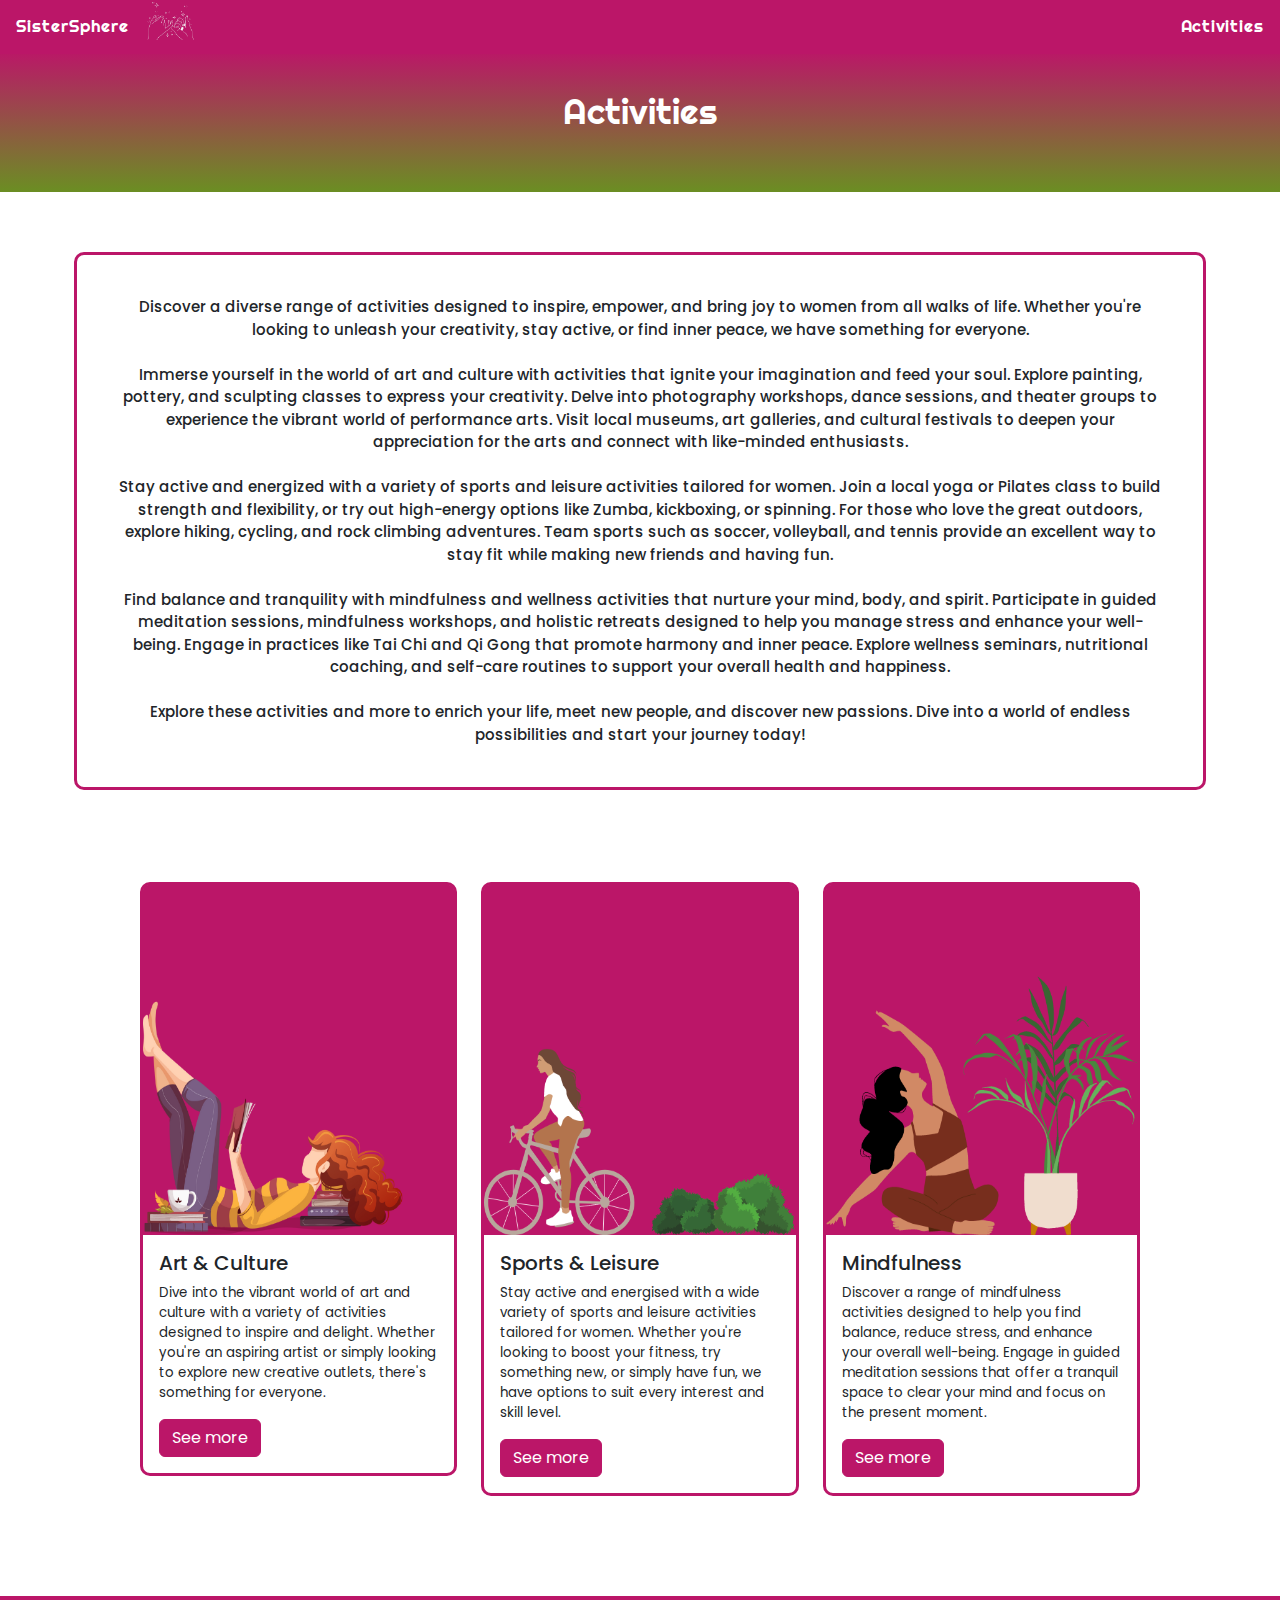
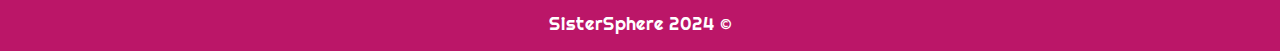
==== activitiespage.html @ e935a8a5 "Add files via upload" ====
<!DOCTYPE html>
<html>
    <head> 
        <meta name="viewport" content="width=device-width, initial-scale=1.0" />
      <title>Activities</title>
      <link href="https://cdn.jsdelivr.net/npm/bootstrap@5.3.3/dist/css/bootstrap.min.css" rel="stylesheet" integrity="sha384-QWTKZyjpPEjISv5WaRU9OFeRpok6YctnYmDr5pNlyT2bRjXh0JMhjY6hW+ALEwIH" crossorigin="anonymous">
      <link href='https://fonts.googleapis.com/css?family=Righteous' rel='stylesheet'>
      <link href="https://fonts.googleapis.com/css2?family=Poppins:ital,wght@0,100;0,200;0,300;0,400;0,500;0,600;0,700;0,800;0,900;1,100;1,200;1,300;1,400;1,500;1,600;1,700;1,800;1,900&display=swap" rel="stylesheet">
    </head>    
    <body>
        <div class="topnav" id="myTopnav">
            <a href="../Homepage/index.html" class="active">SisterSphere</a>
            <img class="logo" src="./logowhite.png" alt="SisterSphere logo" width="51" height="42">
            <a href="../Activities/activitiespage.html">Activities</a>
              <i class="fa fa-bars"></i>
            </a>
        </div>

        <h1>Activities</h1>

        <div class="container1">
            <div class="card w-100 mb-2">
                <div class="card-body">
                  <p class="card-text">Discover a diverse range of activities designed to inspire, empower, and bring joy to women from all walks of life. Whether you're looking to unleash your creativity, stay active, or find inner peace, we have something for everyone. <br>
    
                    <br>Immerse yourself in the world of art and culture with activities that ignite your imagination and feed your soul. Explore painting, pottery, and sculpting classes to express your creativity. Delve into photography workshops, dance sessions, and theater groups to experience the vibrant world of performance arts. Visit local museums, art galleries, and cultural festivals to deepen your appreciation for the arts and connect with like-minded enthusiasts.<br>
                    
                    <br>Stay active and energized with a variety of sports and leisure activities tailored for women. Join a local yoga or Pilates class to build strength and flexibility, or try out high-energy options like Zumba, kickboxing, or spinning. For those who love the great outdoors, explore hiking, cycling, and rock climbing adventures. Team sports such as soccer, volleyball, and tennis provide an excellent way to stay fit while making new friends and having fun.<br>
                    <br> Find balance and tranquility with mindfulness and wellness activities that nurture your mind, body, and spirit. Participate in guided meditation sessions, mindfulness workshops, and holistic retreats designed to help you manage stress and enhance your well-being. Engage in practices like Tai Chi and Qi Gong that promote harmony and inner peace. Explore wellness seminars, nutritional coaching, and self-care routines to support your overall health and happiness.<br>
                    
                    <br>Explore these activities and more to enrich your life, meet new people, and discover new passions. Dive into a world of endless possibilities and start your journey today!</p>
                </div>
              </div>
        </div>

        <div id="card-container" class="row row-cols-1 row-cols-md-3 g-4">
            <div class="col">
              <div class="card">
                <img src="./Art & Culture.png" class="card-img-top" width="50" height="350" alt="...">
                <div class="card-body">
                  <h5 class="card-title1">Art & Culture</h5>
                  <p class="card-text1">Dive into the vibrant world of art and culture with a variety of activities designed to inspire and delight. Whether you're an aspiring artist or simply looking to explore new creative outlets, there's something for everyone.</p>
                  <a href="../Mindfulness-Sport-Art/Arts&Culture.html" class="btn btn-primary">See more</a>
                </div>
              </div>
            </div>
            <div class="col">
              <div class="card">
                <img src="./Sports & Leisure.png" class="card-img-top" height="350" alt="...">
                <div class="card-body">
                  <h5 class="card-title1">Sports & Leisure</h5>
                  <p class="card-text1">Stay active and energised with a wide variety of sports and leisure activities tailored for women. Whether you're looking to boost your fitness, try something new, or simply have fun, we have options to suit every interest and skill level.</p>
                  <a href="../Mindfulness-Sport-Art/Sports&Leisure.html" class="btn btn-primary">See more</a>
                </div>
              </div>
            </div>
            <div class="col">
              <div class="card" height="200">
                <img src="./Mindfulness.png" class="card-img-top" height="350" alt="...">
                <div class="card-body">
                  <h5 class="card-title1">Mindfulness</h5>
                  <p class="card-text1">Discover a range of mindfulness activities designed to help you find balance, reduce stress, and enhance your overall well-being. Engage in guided meditation sessions that offer a tranquil space to clear your mind and focus on the present moment.</p>
                  <a href="../Mindfulness-Sport-Art/Mindfulness.html" class="btn btn-primary">See more</a>
                </div>
              </div>
            </div>
        </div>
    
        <div class="footer">
            <p>SisterSphere 2024 &copy;</p>
        </div>
              
    <link rel="stylesheet" href="./Activitiespage.css"/>
    </body>
</html>
---- Activitiespage.css ----
.topnav {
    position: fixed;
    width: 100%;
    overflow: hidden;
    background-color: #BB1668;
    top: 0;
    z-index: 1000;
  }
  
  .topnav a {
    float: right;
    display: block;
    color: white;
    text-align: center;
    padding: 14px 16px;
    text-decoration: none;
    font-size: 17px;
    font-family: "Righteous";
  }
  
  .topnav a:hover {
    background-color: #6B8E23;
    color: black;
  }
  
  .topnav a.active {
    float: left;
    background-color: #BB1668;
    color: white;
  }

h1 {
    color: white;
    background-image: linear-gradient(#BB1668, #6b8e23);
    text-align: center;
    padding-top: 40px;
    padding-bottom: 60px;
    font-family: "Righteous";
    font-size: 35px;
    font-weight: 500;
    margin-bottom: 0%;
    margin-top: 50px;
}

.line {
    width: 100%;
    height: 1px;
    border-top: 4px dotted #6B8E23;
    margin-bottom: 60px;
  }

  .container1 {
    text-align: center;
    width: 90%;
    background-color: white;
    border-bottom: 50px solid white;
    border-top: 50px solid white;
    padding: 10px;
    font-size: 15px;
    margin: auto;
  }

.card-img-top {
    margin: auto;
}

.card-text {
    font-family: 'Poppins', sans-serif;
    font-size: 15px;
    padding: 25px;
    font-weight: 500;

}
.btn-primary {
    font-family: 'Poppins', sans-serif;
    background-color: #BB1668;
    border-color: #BB1668;

}
.card-title1 {
    font-family: 'Poppins', sans-serif;
    font-weight: 500;
}
.card-text1 {
    font-family: 'Poppins', sans-serif;
    font-size: smaller;
}

.btn-primary:hover {
  background-color: #6B8E23;
  color: white;
  border-color: #6B8E23;
}

.card {
  margin: auto;
  border: solid 3px #BB1668;
  border-radius: 10px;
}

#card-container {
    margin: auto;
    margin-bottom: 30px;
    width: 80%;
}

.footer {
    overflow:hidden;
    background-color: #BB1668;
    text-align: center;
    padding: 14px 16px;
    margin-top: 100px;
  }
  
.footer p {
    color: white;
    text-align: center;
    margin: 0;
    font-size: 18px;
    font-family: "Righteous";
    overflow-x: hidden;
  }
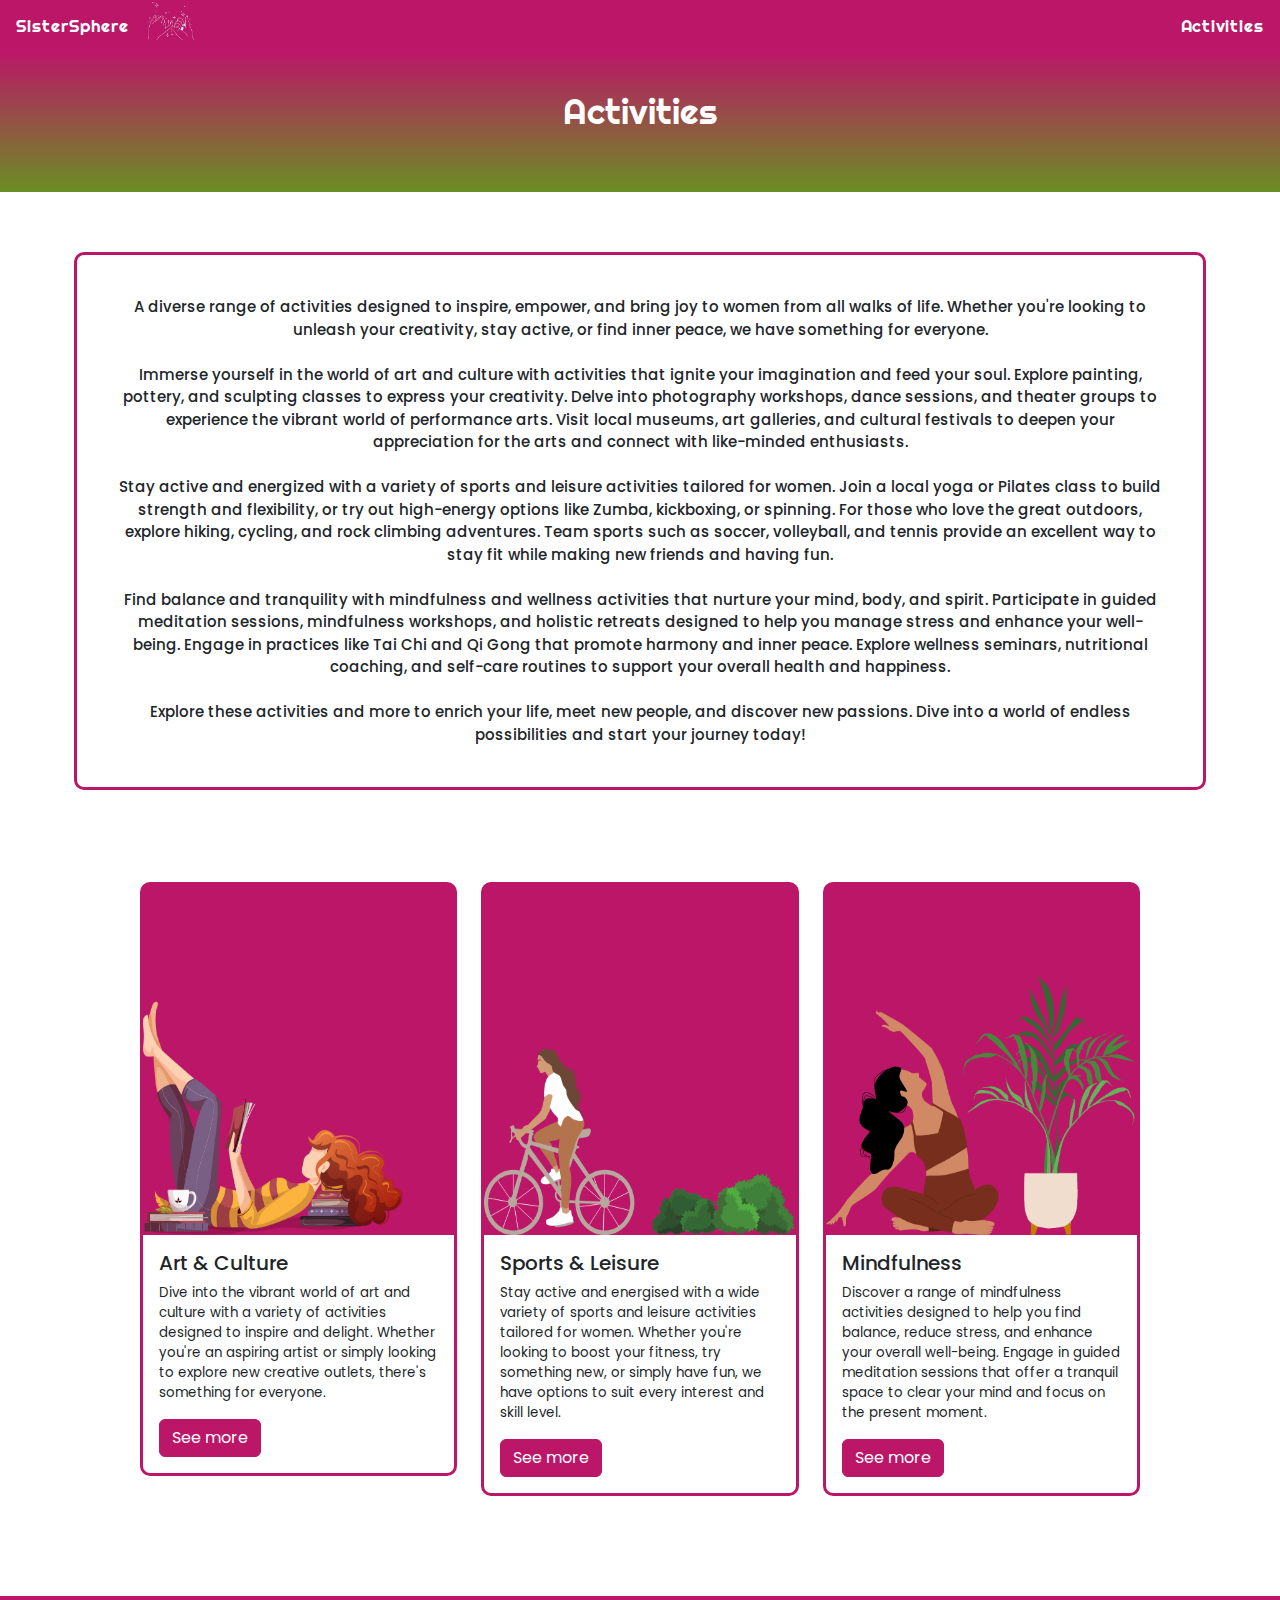
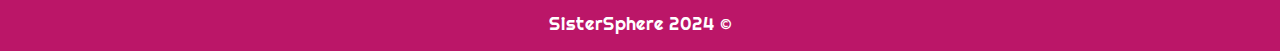
==== commit 694fd145: "Update activitiespage.html" ====
--- a/activitiespage.html
+++ b/activitiespage.html
@@ -9,9 +9,9 @@
     </head>    
     <body>
         <div class="topnav" id="myTopnav">
-            <a href="../Homepage/index.html" class="active">SisterSphere</a>
+            <a href="index.html" class="active">SisterSphere</a>
             <img class="logo" src="./logowhite.png" alt="SisterSphere logo" width="51" height="42">
-            <a href="../Activities/activitiespage.html">Activities</a>
+            <a href="activitiespage.html">Activities</a>
               <i class="fa fa-bars"></i>
             </a>
         </div>
@@ -21,7 +21,7 @@
         <div class="container1">
             <div class="card w-100 mb-2">
                 <div class="card-body">
-                  <p class="card-text">Discover a diverse range of activities designed to inspire, empower, and bring joy to women from all walks of life. Whether you're looking to unleash your creativity, stay active, or find inner peace, we have something for everyone. <br>
+                  <p class="card-text">A diverse range of activities designed to inspire, empower, and bring joy to women from all walks of life. Whether you're looking to unleash your creativity, stay active, or find inner peace, we have something for everyone. <br>
     
                     <br>Immerse yourself in the world of art and culture with activities that ignite your imagination and feed your soul. Explore painting, pottery, and sculpting classes to express your creativity. Delve into photography workshops, dance sessions, and theater groups to experience the vibrant world of performance arts. Visit local museums, art galleries, and cultural festivals to deepen your appreciation for the arts and connect with like-minded enthusiasts.<br>
                     
@@ -40,7 +40,7 @@
                 <div class="card-body">
                   <h5 class="card-title1">Art & Culture</h5>
                   <p class="card-text1">Dive into the vibrant world of art and culture with a variety of activities designed to inspire and delight. Whether you're an aspiring artist or simply looking to explore new creative outlets, there's something for everyone.</p>
-                  <a href="../Mindfulness-Sport-Art/Arts&Culture.html" class="btn btn-primary">See more</a>
+                  <a href="arts&Culture.html" class="btn btn-primary">See more</a>
                 </div>
               </div>
             </div>
@@ -50,7 +50,7 @@
                 <div class="card-body">
                   <h5 class="card-title1">Sports & Leisure</h5>
                   <p class="card-text1">Stay active and energised with a wide variety of sports and leisure activities tailored for women. Whether you're looking to boost your fitness, try something new, or simply have fun, we have options to suit every interest and skill level.</p>
-                  <a href="../Mindfulness-Sport-Art/Sports&Leisure.html" class="btn btn-primary">See more</a>
+                  <a href="sports&Leisure.html" class="btn btn-primary">See more</a>
                 </div>
               </div>
             </div>
@@ -60,7 +60,7 @@
                 <div class="card-body">
                   <h5 class="card-title1">Mindfulness</h5>
                   <p class="card-text1">Discover a range of mindfulness activities designed to help you find balance, reduce stress, and enhance your overall well-being. Engage in guided meditation sessions that offer a tranquil space to clear your mind and focus on the present moment.</p>
-                  <a href="../Mindfulness-Sport-Art/Mindfulness.html" class="btn btn-primary">See more</a>
+                  <a href="mindfulness.html" class="btn btn-primary">See more</a>
                 </div>
               </div>
             </div>
@@ -72,4 +72,4 @@
               
     <link rel="stylesheet" href="./Activitiespage.css"/>
     </body>
-</html>+</html>
